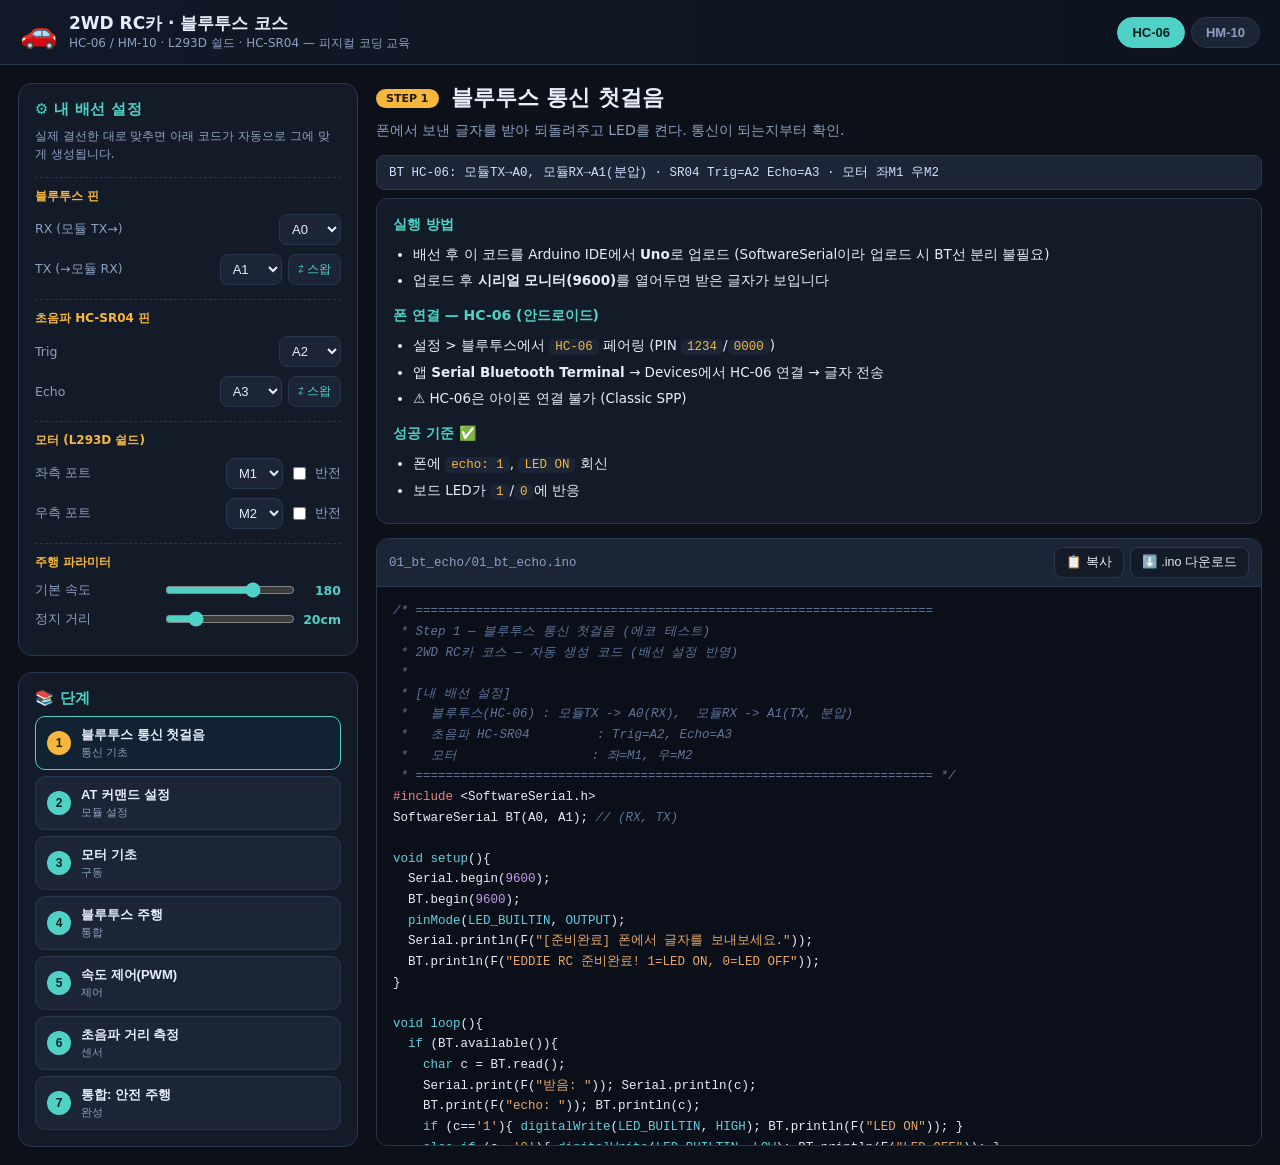
==== index.html @ e681996f "웹앱을 저장소 루트로 이동 — Vercel 무설정 배포(404 해결) - index/style/app/codegen.mjs/gen-sketches를 루트로 이동.   Vercel이" ====
<!DOCTYPE html>
<html lang="ko">
<head>
<meta charset="UTF-8" />
<meta name="viewport" content="width=device-width, initial-scale=1.0" />
<title>2WD RC카 · 블루투스 피지컬 코딩 코스</title>
<link rel="stylesheet" href="./style.css" />
</head>
<body>
  <header class="topbar">
    <div class="brand">
      <span class="logo">🚗</span>
      <div>
        <div class="ttl">2WD RC카 · 블루투스 코스</div>
        <div class="sub">HC-06 / HM-10 · L293D 쉴드 · HC-SR04 — 피지컬 코딩 교육</div>
      </div>
    </div>
    <div class="modpick" id="modPick"></div>
  </header>

  <main class="layout">
    <!-- 좌: 설정 + 단계 -->
    <aside class="side">
      <section class="card">
        <h3>⚙️ 내 배선 설정</h3>
        <p class="hint">실제 결선한 대로 맞추면 아래 코드가 자동으로 그에 맞게 생성됩니다.</p>
        <div id="config"></div>
        <div id="errors" class="errors"></div>
      </section>

      <section class="card">
        <h3>📚 단계</h3>
        <nav id="steps" class="steps"></nav>
      </section>
    </aside>

    <!-- 우: 단계 내용 + 코드 -->
    <section class="content">
      <div id="stepHead"></div>
      <div id="guide" class="guide"></div>
      <div class="codewrap">
        <div class="codebar">
          <span id="codeName" class="codename"></span>
          <div class="codebtns">
            <button id="copyBtn" class="mini">📋 복사</button>
            <button id="dlBtn" class="mini">⬇️ .ino 다운로드</button>
          </div>
        </div>
        <pre class="code"><code id="code"></code></pre>
      </div>
    </section>
  </main>

  <div id="toast" class="toast"></div>

<script type="module" src="./app.js"></script>
</body>
</html>
---- style.css ----
:root{
  --bg:#0c1018; --panel:#141b28; --panel2:#1b2536; --line:#293650;
  --txt:#e7eefb; --dim:#8ea0c0; --accent:#4fd1c5; --accent2:#f6b73c;
  --danger:#ff6b7d; --code-bg:#0b0f19;
}
*{box-sizing:border-box}
html,body{margin:0;background:var(--bg);color:var(--txt);
  font-family:system-ui,"Segoe UI","Malgun Gothic",sans-serif;font-size:14px}
h3{margin:0 0 8px;font-size:15px;color:var(--accent);letter-spacing:.3px}
.hint{color:var(--dim);font-size:12px;margin:0 0 12px;line-height:1.5}

/* Top bar */
.topbar{display:flex;justify-content:space-between;align-items:center;gap:16px;
  padding:12px 20px;background:linear-gradient(90deg,#111827,#0d1420);
  border-bottom:1px solid var(--line);position:sticky;top:0;z-index:10}
.brand{display:flex;align-items:center;gap:12px}
.logo{font-size:30px}
.ttl{font-weight:800;font-size:17px}
.sub{color:var(--dim);font-size:12px}
.modpick{display:flex;gap:6px}
.modpick button{background:var(--panel2);border:1px solid var(--line);color:var(--dim);
  padding:7px 14px;border-radius:20px;cursor:pointer;font-weight:700;font-size:13px}
.modpick button.on{background:var(--accent);color:#04211f;border-color:var(--accent)}

/* Layout */
.layout{display:grid;grid-template-columns:340px 1fr;gap:18px;padding:18px;max-width:1280px;margin:0 auto}
.side{display:flex;flex-direction:column;gap:16px}
.card{background:var(--panel);border:1px solid var(--line);border-radius:14px;padding:16px}

/* Config controls */
.row{display:flex;align-items:center;justify-content:space-between;gap:8px;margin:9px 0}
.row label{color:var(--dim);font-size:12.5px;flex:0 0 auto}
.row .ctl{display:flex;align-items:center;gap:6px}
select,input[type=number]{background:var(--panel2);color:var(--txt);border:1px solid var(--line);
  border-radius:8px;padding:6px 8px;font-size:13px}
.swap{background:var(--panel2);border:1px solid var(--line);color:var(--accent);border-radius:8px;
  padding:6px 9px;cursor:pointer;font-size:12px}
.swap:hover{border-color:var(--accent)}
.groupttl{color:var(--accent2);font-size:12px;font-weight:700;margin:14px 0 4px;
  border-top:1px dashed var(--line);padding-top:10px}
.toggle{display:flex;align-items:center;gap:6px;cursor:pointer;color:var(--txt);font-size:12.5px}
input[type=range]{width:130px;accent-color:var(--accent)}
.val{color:var(--accent);font-weight:700;min-width:38px;text-align:right;font-size:12.5px}
.errors{margin-top:10px;color:var(--danger);font-size:12px;line-height:1.6}

/* Steps nav */
.steps{display:flex;flex-direction:column;gap:6px}
.stepbtn{display:flex;align-items:center;gap:10px;background:var(--panel2);border:1px solid var(--line);
  border-radius:10px;padding:9px 11px;cursor:pointer;text-align:left;color:var(--txt)}
.stepbtn:hover{border-color:var(--accent)}
.stepbtn.on{border-color:var(--accent);background:#123}
.stepbtn .num{width:24px;height:24px;border-radius:50%;background:var(--accent);color:#04211f;
  display:flex;align-items:center;justify-content:center;font-weight:800;font-size:12px;flex:0 0 auto}
.stepbtn.on .num{background:var(--accent2);color:#221800}
.stepbtn .st{font-weight:700;font-size:13px}
.stepbtn .sg{color:var(--dim);font-size:11px}

/* Content */
.content{min-width:0}
.stephead{display:flex;align-items:center;gap:12px;margin-bottom:6px}
.stephead .badge{background:var(--accent2);color:#221800;font-weight:800;font-size:11px;
  padding:3px 10px;border-radius:20px}
.stephead h2{margin:0;font-size:22px}
.goal{color:var(--dim);margin:2px 0 14px;line-height:1.6}
.guide{background:var(--panel);border:1px solid var(--line);border-radius:12px;padding:14px 16px;
  margin-bottom:14px;line-height:1.7;font-size:13.5px}
.guide h4{margin:12px 0 6px;color:var(--accent);font-size:14px}
.guide h4:first-child{margin-top:0}
.guide code{background:var(--panel2);padding:1px 6px;border-radius:5px;color:var(--accent2);font-size:12.5px}
.guide ul{margin:6px 0;padding-left:20px}
.guide li{margin:3px 0}
.wireline{background:var(--panel2);border:1px solid var(--line);border-radius:8px;padding:8px 12px;
  font-size:12.5px;color:#cfe0ff;margin:8px 0;font-family:ui-monospace,monospace}

/* Code */
.codewrap{border:1px solid var(--line);border-radius:12px;overflow:hidden}
.codebar{display:flex;justify-content:space-between;align-items:center;background:var(--panel2);
  padding:8px 12px;border-bottom:1px solid var(--line)}
.codename{font-family:ui-monospace,monospace;color:var(--dim);font-size:12.5px}
.codebtns{display:flex;gap:6px}
.mini{background:var(--panel);border:1px solid var(--line);color:var(--txt);border-radius:8px;
  padding:6px 11px;cursor:pointer;font-size:12.5px}
.mini:hover{border-color:var(--accent)}
pre.code{margin:0;padding:14px 16px;background:var(--code-bg);overflow:auto;max-height:62vh}
pre.code code{font-family:ui-monospace,"Cascadia Code",monospace;font-size:12.5px;line-height:1.65;white-space:pre}
.tok-cmt{color:#5f7599;font-style:italic}
.tok-str{color:#e6a86b}
.tok-kw{color:#5fd0e0}
.tok-num{color:#c99bf0}
.tok-pre{color:#f0808a}

/* Toast */
.toast{position:fixed;bottom:20px;left:50%;transform:translateX(-50%) translateY(20px);
  background:var(--accent);color:#04211f;padding:10px 18px;border-radius:24px;font-weight:700;
  opacity:0;pointer-events:none;transition:.25s}
.toast.on{opacity:1;transform:translateX(-50%) translateY(0)}

@media(max-width:880px){
  .layout{grid-template-columns:1fr}
}
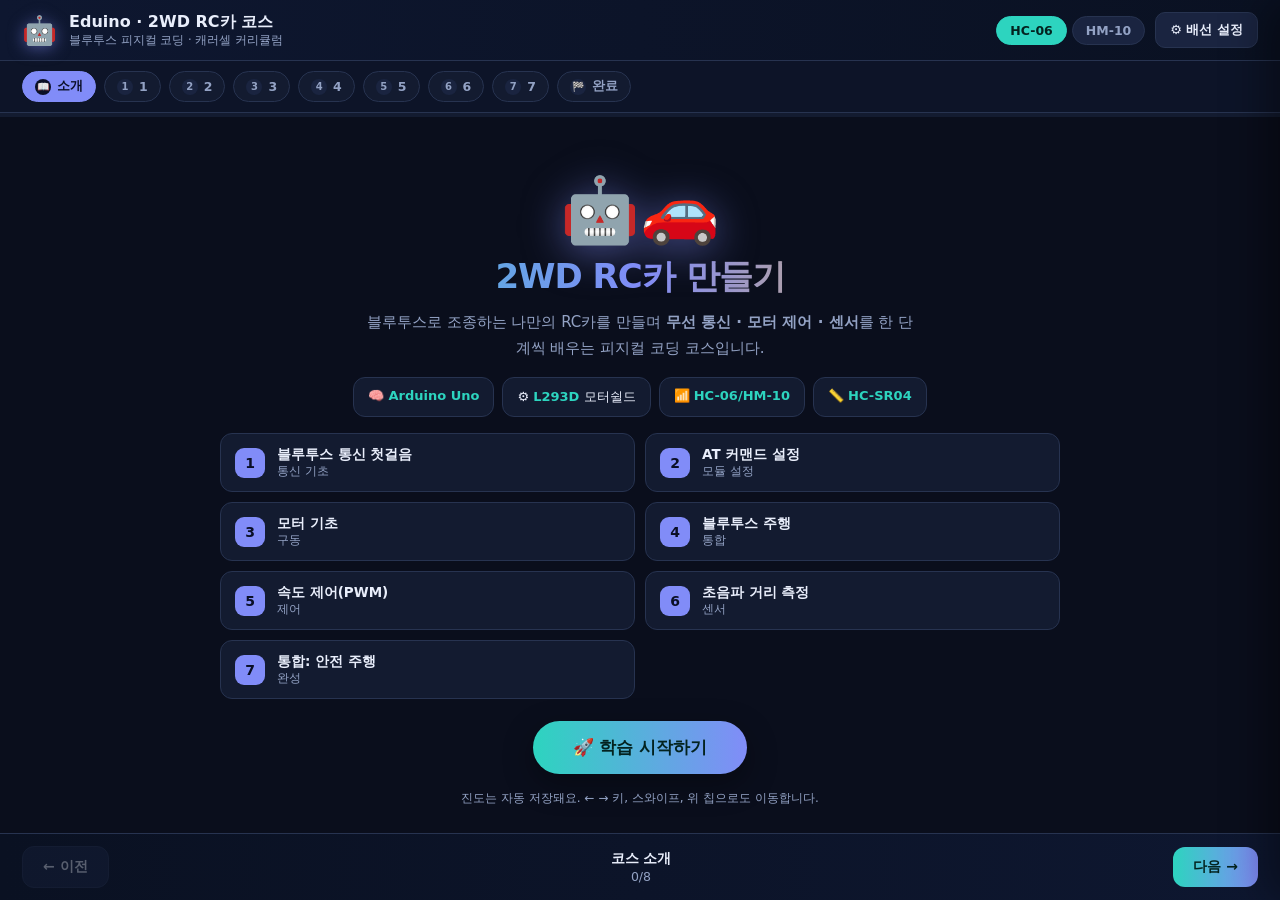
==== commit bfbec25f: "웹앱 전면 리디자인: 캐러셀 커리큘럼 + 교육 콘텐츠 강화 - 챕터를 캐러셀로 넘기며 학습(← → 키/스와이프/칩 이동), 진도 localStorage 저장. - 소개→Step1~" ====
--- a/index.html
+++ b/index.html
@@ -3,56 +3,50 @@
 <head>
 <meta charset="UTF-8" />
 <meta name="viewport" content="width=device-width, initial-scale=1.0" />
-<title>2WD RC카 · 블루투스 피지컬 코딩 코스</title>
+<title>Eduino · 2WD RC카 블루투스 코스</title>
 <link rel="stylesheet" href="./style.css" />
 </head>
 <body>
-  <header class="topbar">
+  <header class="top">
     <div class="brand">
-      <span class="logo">🚗</span>
+      <span class="logo">🤖</span>
       <div>
-        <div class="ttl">2WD RC카 · 블루투스 코스</div>
-        <div class="sub">HC-06 / HM-10 · L293D 쉴드 · HC-SR04 — 피지컬 코딩 교육</div>
+        <div class="ttl">Eduino · 2WD RC카 코스</div>
+        <div class="sub">블루투스 피지컬 코딩 · 캐러셀 커리큘럼</div>
       </div>
     </div>
-    <div class="modpick" id="modPick"></div>
+    <div class="top-actions">
+      <div class="modpick" id="modPick"></div>
+      <button class="cfgbtn" id="cfgToggle">⚙️ 배선 설정</button>
+    </div>
   </header>
 
-  <main class="layout">
-    <!-- 좌: 설정 + 단계 -->
-    <aside class="side">
-      <section class="card">
-        <h3>⚙️ 내 배선 설정</h3>
-        <p class="hint">실제 결선한 대로 맞추면 아래 코드가 자동으로 그에 맞게 생성됩니다.</p>
-        <div id="config"></div>
-        <div id="errors" class="errors"></div>
-      </section>
+  <div class="chips" id="chips"></div>
+  <div class="pbar"><i id="pfill"></i></div>
 
-      <section class="card">
-        <h3>📚 단계</h3>
-        <nav id="steps" class="steps"></nav>
-      </section>
-    </aside>
+  <div class="viewport" id="viewport">
+    <div class="track" id="track"></div>
+  </div>
 
-    <!-- 우: 단계 내용 + 코드 -->
-    <section class="content">
-      <div id="stepHead"></div>
-      <div id="guide" class="guide"></div>
-      <div class="codewrap">
-        <div class="codebar">
-          <span id="codeName" class="codename"></span>
-          <div class="codebtns">
-            <button id="copyBtn" class="mini">📋 복사</button>
-            <button id="dlBtn" class="mini">⬇️ .ino 다운로드</button>
-          </div>
-        </div>
-        <pre class="code"><code id="code"></code></pre>
-      </div>
-    </section>
-  </main>
+  <footer class="nav">
+    <button id="prev" class="navbtn">← 이전</button>
+    <div class="navmid" id="navmid"></div>
+    <button id="next" class="navbtn primary">다음 →</button>
+  </footer>
+
+  <!-- 설정 슬라이드오버 -->
+  <div class="backdrop" id="backdrop"></div>
+  <aside class="cfgpanel" id="cfgpanel">
+    <div class="cfghead">
+      <h3>⚙️ 내 배선 설정</h3>
+      <button class="xbtn" id="cfgClose">✕</button>
+    </div>
+    <p class="hint">실제 결선한 대로 맞추면 모든 챕터의 코드가 자동으로 그에 맞게 바뀝니다.</p>
+    <div id="config"></div>
+    <div id="errors" class="errors"></div>
+  </aside>
 
   <div id="toast" class="toast"></div>
-
 <script type="module" src="./app.js"></script>
 </body>
 </html>
--- a/style.css
+++ b/style.css
@@ -1,100 +1,164 @@
 :root{
-  --bg:#0c1018; --panel:#141b28; --panel2:#1b2536; --line:#293650;
-  --txt:#e7eefb; --dim:#8ea0c0; --accent:#4fd1c5; --accent2:#f6b73c;
-  --danger:#ff6b7d; --code-bg:#0b0f19;
+  --bg:#0a0e1c; --bg2:#0d1428; --card:#131b30; --card2:#1a2440; --line:#273350;
+  --txt:#e9eefb; --dim:#93a2c4; --teal:#2dd4bf; --amber:#fbbf24; --indigo:#818cf8;
+  --danger:#fb7185; --code:#0a0f1f; --ok:#34d399;
+  --shadow:0 10px 30px rgba(0,0,0,.35);
 }
 *{box-sizing:border-box}
-html,body{margin:0;background:var(--bg);color:var(--txt);
-  font-family:system-ui,"Segoe UI","Malgun Gothic",sans-serif;font-size:14px}
-h3{margin:0 0 8px;font-size:15px;color:var(--accent);letter-spacing:.3px}
-.hint{color:var(--dim);font-size:12px;margin:0 0 12px;line-height:1.5}
+html,body{margin:0;height:100%;background:var(--bg);color:var(--txt);
+  font-family:system-ui,"Segoe UI","Malgun Gothic",sans-serif;font-size:14px;overflow:hidden}
+body{display:flex;flex-direction:column;height:100vh}
+h1,h2,h3,h4{margin:0}
+button{font-family:inherit}
 
-/* Top bar */
-.topbar{display:flex;justify-content:space-between;align-items:center;gap:16px;
-  padding:12px 20px;background:linear-gradient(90deg,#111827,#0d1420);
-  border-bottom:1px solid var(--line);position:sticky;top:0;z-index:10}
+/* ===== Top bar ===== */
+.top{display:flex;justify-content:space-between;align-items:center;gap:14px;padding:12px 22px;
+  background:linear-gradient(90deg,#0e1730,#0a1122);border-bottom:1px solid var(--line);flex:0 0 auto}
 .brand{display:flex;align-items:center;gap:12px}
-.logo{font-size:30px}
-.ttl{font-weight:800;font-size:17px}
-.sub{color:var(--dim);font-size:12px}
-.modpick{display:flex;gap:6px}
-.modpick button{background:var(--panel2);border:1px solid var(--line);color:var(--dim);
-  padding:7px 14px;border-radius:20px;cursor:pointer;font-weight:700;font-size:13px}
-.modpick button.on{background:var(--accent);color:#04211f;border-color:var(--accent)}
+.logo{font-size:28px;filter:drop-shadow(0 2px 8px rgba(129,140,248,.5))}
+.ttl{font-weight:800;font-size:16px}
+.sub{color:var(--dim);font-size:11.5px}
+.top-actions{display:flex;align-items:center;gap:10px}
+.modpick{display:flex;gap:5px}
+.modpick button{background:var(--card2);border:1px solid var(--line);color:var(--dim);
+  padding:6px 13px;border-radius:20px;cursor:pointer;font-weight:700;font-size:12.5px}
+.modpick button.on{background:var(--teal);color:#03231f;border-color:var(--teal)}
+.cfgbtn{background:var(--card2);border:1px solid var(--line);color:var(--txt);
+  padding:8px 14px;border-radius:10px;cursor:pointer;font-weight:700;font-size:13px}
+.cfgbtn:hover{border-color:var(--indigo)}
 
-/* Layout */
-.layout{display:grid;grid-template-columns:340px 1fr;gap:18px;padding:18px;max-width:1280px;margin:0 auto}
-.side{display:flex;flex-direction:column;gap:16px}
-.card{background:var(--panel);border:1px solid var(--line);border-radius:14px;padding:16px}
+/* ===== Chapter chips ===== */
+.chips{display:flex;gap:8px;padding:10px 22px;overflow-x:auto;flex:0 0 auto;
+  background:var(--bg2);border-bottom:1px solid var(--line);scrollbar-width:thin}
+.chip{flex:0 0 auto;display:flex;align-items:center;gap:6px;background:var(--card);
+  border:1px solid var(--line);color:var(--dim);padding:6px 12px;border-radius:20px;cursor:pointer;
+  font-size:12.5px;font-weight:600;white-space:nowrap;transition:.2s}
+.chip:hover{border-color:var(--indigo);color:var(--txt)}
+.chip.on{background:var(--indigo);color:#0a0f26;border-color:var(--indigo)}
+.chip .dot{width:16px;height:16px;border-radius:50%;background:var(--card2);display:flex;
+  align-items:center;justify-content:center;font-size:10px;font-weight:800}
+.chip.done .dot{background:var(--ok);color:#04241a}
+.chip.on .dot{background:#0a0f26;color:var(--indigo)}
 
-/* Config controls */
+/* progress */
+.pbar{height:4px;background:var(--card);flex:0 0 auto}
+.pbar > i{display:block;height:100%;width:0;background:linear-gradient(90deg,var(--teal),var(--indigo));
+  transition:width .5s cubic-bezier(.4,0,.2,1)}
+
+/* ===== Carousel ===== */
+.viewport{flex:1 1 auto;overflow:hidden;position:relative}
+.track{display:flex;height:100%;transition:transform .45s cubic-bezier(.4,0,.2,1);will-change:transform}
+.slide{min-width:100%;height:100%;overflow-y:auto;padding:26px 22px 40px}
+.slide-inner{max-width:860px;margin:0 auto}
+
+/* section blocks */
+.block{background:var(--card);border:1px solid var(--line);border-radius:16px;padding:20px 22px;
+  margin-bottom:16px;box-shadow:var(--shadow)}
+.block h4{display:flex;align-items:center;gap:8px;font-size:15px;color:var(--teal);margin-bottom:10px}
+.block h4 .ic{font-size:17px}
+.block p{line-height:1.75;color:#dbe4f7;margin:8px 0}
+.block ul{margin:8px 0;padding-left:20px;line-height:1.8}
+.block li{margin:4px 0}
+.block code{background:var(--card2);padding:1.5px 7px;border-radius:6px;color:var(--amber);
+  font-family:ui-monospace,monospace;font-size:12.5px}
+.callout{background:linear-gradient(90deg,rgba(45,212,191,.1),rgba(129,140,248,.08));
+  border:1px solid rgba(45,212,191,.3);border-radius:12px;padding:12px 16px;margin:10px 0;
+  line-height:1.7;font-size:13.5px}
+.callout.warn{background:rgba(251,113,133,.08);border-color:rgba(251,113,133,.35)}
+
+/* chapter header */
+.chhead{margin-bottom:18px}
+.chtag{display:inline-flex;align-items:center;gap:6px;background:var(--amber);color:#241a00;
+  font-weight:800;font-size:11px;padding:4px 12px;border-radius:20px;letter-spacing:.5px}
+.chhead h2{font-size:28px;margin:12px 0 6px;letter-spacing:-.5px}
+.chhead .obj{color:var(--dim);font-size:14.5px;line-height:1.6}
+
+.wireline{background:var(--card2);border:1px solid var(--line);border-radius:10px;padding:10px 14px;
+  font-size:12.5px;color:#c8d6f5;font-family:ui-monospace,monospace;line-height:1.7;margin-top:6px}
+
+/* code */
+.codewrap{border:1px solid var(--line);border-radius:14px;overflow:hidden;box-shadow:var(--shadow)}
+.codebar{display:flex;justify-content:space-between;align-items:center;background:var(--card2);
+  padding:9px 14px;border-bottom:1px solid var(--line)}
+.codename{font-family:ui-monospace,monospace;color:var(--dim);font-size:12px}
+.codebtns{display:flex;gap:6px}
+.mini{background:var(--card);border:1px solid var(--line);color:var(--txt);border-radius:8px;
+  padding:6px 12px;cursor:pointer;font-size:12.5px}
+.mini:hover{border-color:var(--teal)}
+pre.code{margin:0;padding:16px;background:var(--code);overflow:auto;max-height:52vh}
+pre.code code{font-family:ui-monospace,"Cascadia Code",monospace;font-size:12.5px;line-height:1.7;white-space:pre}
+.tok-cmt{color:#5f7599;font-style:italic}.tok-str{color:#e6a86b}
+.tok-kw{color:#5fd0e0}.tok-num{color:#c99bf0}.tok-pre{color:#f0808a}
+
+/* intro / outro hero */
+.hero{text-align:center;padding:30px 10px}
+.hero .big{font-size:64px;margin-bottom:6px;filter:drop-shadow(0 6px 20px rgba(129,140,248,.5))}
+.hero h1{font-size:34px;letter-spacing:-1px;
+  background:linear-gradient(90deg,var(--teal),var(--indigo),var(--amber));
+  -webkit-background-clip:text;background-clip:text;color:transparent}
+.hero p{color:var(--dim);font-size:15px;line-height:1.7;max-width:560px;margin:10px auto}
+.hwchips{display:flex;gap:8px;flex-wrap:wrap;justify-content:center;margin:16px 0}
+.hwchip{background:var(--card);border:1px solid var(--line);border-radius:12px;padding:10px 14px;font-size:13px}
+.hwchip b{color:var(--teal)}
+.curlist{display:grid;grid-template-columns:1fr 1fr;gap:10px;margin-top:16px;text-align:left}
+.curitem{display:flex;gap:12px;align-items:center;background:var(--card);border:1px solid var(--line);
+  border-radius:12px;padding:12px 14px;cursor:pointer;transition:.2s}
+.curitem:hover{border-color:var(--indigo)}
+.curitem .n{width:30px;height:30px;flex:0 0 auto;border-radius:9px;background:var(--indigo);color:#0a0f26;
+  display:flex;align-items:center;justify-content:center;font-weight:800}
+.curitem .t{font-weight:700;font-size:13.5px}.curitem .g{color:var(--dim);font-size:11.5px}
+.cta{margin-top:22px;background:linear-gradient(90deg,var(--teal),var(--indigo));color:#03231f;border:none;
+  padding:15px 40px;border-radius:30px;font-size:17px;font-weight:800;cursor:pointer;box-shadow:var(--shadow)}
+.cta:hover{filter:brightness(1.08)}
+
+/* ===== Bottom nav ===== */
+.nav{display:flex;align-items:center;justify-content:space-between;gap:12px;padding:12px 22px;
+  background:linear-gradient(90deg,#0a1122,#0e1730);border-top:1px solid var(--line);flex:0 0 auto}
+.navbtn{background:var(--card2);border:1px solid var(--line);color:var(--txt);padding:11px 20px;
+  border-radius:12px;cursor:pointer;font-weight:700;font-size:14px}
+.navbtn:hover:not(:disabled){border-color:var(--indigo)}
+.navbtn:disabled{opacity:.35;cursor:not-allowed}
+.navbtn.primary{background:linear-gradient(90deg,var(--teal),var(--indigo));color:#03231f;border:none}
+.navbtn.done{background:var(--ok);color:#04241a}
+.navmid{text-align:center;color:var(--dim);font-size:12.5px;line-height:1.4}
+.navmid b{color:var(--txt);font-size:13.5px;display:block}
+
+/* ===== Config slide-over ===== */
+.backdrop{position:fixed;inset:0;background:rgba(4,7,15,.6);opacity:0;pointer-events:none;
+  transition:.3s;z-index:20}
+.backdrop.on{opacity:1;pointer-events:auto}
+.cfgpanel{position:fixed;top:0;right:0;height:100%;width:340px;max-width:88vw;background:var(--bg2);
+  border-left:1px solid var(--line);transform:translateX(100%);transition:.32s cubic-bezier(.4,0,.2,1);
+  z-index:21;padding:18px;overflow-y:auto;box-shadow:-14px 0 40px rgba(0,0,0,.4)}
+.cfgpanel.on{transform:translateX(0)}
+.cfghead{display:flex;justify-content:space-between;align-items:center;margin-bottom:6px}
+.cfghead h3{color:var(--teal);font-size:16px}
+.xbtn{background:none;border:none;color:var(--dim);font-size:20px;cursor:pointer}
+.hint{color:var(--dim);font-size:12px;margin:0 0 14px;line-height:1.5}
 .row{display:flex;align-items:center;justify-content:space-between;gap:8px;margin:9px 0}
-.row label{color:var(--dim);font-size:12.5px;flex:0 0 auto}
+.row label{color:var(--dim);font-size:12.5px}
 .row .ctl{display:flex;align-items:center;gap:6px}
-select,input[type=number]{background:var(--panel2);color:var(--txt);border:1px solid var(--line);
+select,input[type=number]{background:var(--card2);color:var(--txt);border:1px solid var(--line);
   border-radius:8px;padding:6px 8px;font-size:13px}
-.swap{background:var(--panel2);border:1px solid var(--line);color:var(--accent);border-radius:8px;
+.swap{background:var(--card2);border:1px solid var(--line);color:var(--teal);border-radius:8px;
   padding:6px 9px;cursor:pointer;font-size:12px}
-.swap:hover{border-color:var(--accent)}
-.groupttl{color:var(--accent2);font-size:12px;font-weight:700;margin:14px 0 4px;
-  border-top:1px dashed var(--line);padding-top:10px}
-.toggle{display:flex;align-items:center;gap:6px;cursor:pointer;color:var(--txt);font-size:12.5px}
-input[type=range]{width:130px;accent-color:var(--accent)}
-.val{color:var(--accent);font-weight:700;min-width:38px;text-align:right;font-size:12.5px}
-.errors{margin-top:10px;color:var(--danger);font-size:12px;line-height:1.6}
+.swap:hover{border-color:var(--teal)}
+.groupttl{color:var(--amber);font-size:12px;font-weight:700;margin:16px 0 4px;
+  border-top:1px dashed var(--line);padding-top:12px}
+.toggle{display:flex;align-items:center;gap:6px;cursor:pointer;font-size:12.5px}
+input[type=range]{width:130px;accent-color:var(--teal)}
+.val{color:var(--teal);font-weight:700;min-width:40px;text-align:right;font-size:12.5px}
+.errors{margin-top:12px;color:var(--danger);font-size:12px;line-height:1.6}
 
-/* Steps nav */
-.steps{display:flex;flex-direction:column;gap:6px}
-.stepbtn{display:flex;align-items:center;gap:10px;background:var(--panel2);border:1px solid var(--line);
-  border-radius:10px;padding:9px 11px;cursor:pointer;text-align:left;color:var(--txt)}
-.stepbtn:hover{border-color:var(--accent)}
-.stepbtn.on{border-color:var(--accent);background:#123}
-.stepbtn .num{width:24px;height:24px;border-radius:50%;background:var(--accent);color:#04211f;
-  display:flex;align-items:center;justify-content:center;font-weight:800;font-size:12px;flex:0 0 auto}
-.stepbtn.on .num{background:var(--accent2);color:#221800}
-.stepbtn .st{font-weight:700;font-size:13px}
-.stepbtn .sg{color:var(--dim);font-size:11px}
-
-/* Content */
-.content{min-width:0}
-.stephead{display:flex;align-items:center;gap:12px;margin-bottom:6px}
-.stephead .badge{background:var(--accent2);color:#221800;font-weight:800;font-size:11px;
-  padding:3px 10px;border-radius:20px}
-.stephead h2{margin:0;font-size:22px}
-.goal{color:var(--dim);margin:2px 0 14px;line-height:1.6}
-.guide{background:var(--panel);border:1px solid var(--line);border-radius:12px;padding:14px 16px;
-  margin-bottom:14px;line-height:1.7;font-size:13.5px}
-.guide h4{margin:12px 0 6px;color:var(--accent);font-size:14px}
-.guide h4:first-child{margin-top:0}
-.guide code{background:var(--panel2);padding:1px 6px;border-radius:5px;color:var(--accent2);font-size:12.5px}
-.guide ul{margin:6px 0;padding-left:20px}
-.guide li{margin:3px 0}
-.wireline{background:var(--panel2);border:1px solid var(--line);border-radius:8px;padding:8px 12px;
-  font-size:12.5px;color:#cfe0ff;margin:8px 0;font-family:ui-monospace,monospace}
-
-/* Code */
-.codewrap{border:1px solid var(--line);border-radius:12px;overflow:hidden}
-.codebar{display:flex;justify-content:space-between;align-items:center;background:var(--panel2);
-  padding:8px 12px;border-bottom:1px solid var(--line)}
-.codename{font-family:ui-monospace,monospace;color:var(--dim);font-size:12.5px}
-.codebtns{display:flex;gap:6px}
-.mini{background:var(--panel);border:1px solid var(--line);color:var(--txt);border-radius:8px;
-  padding:6px 11px;cursor:pointer;font-size:12.5px}
-.mini:hover{border-color:var(--accent)}
-pre.code{margin:0;padding:14px 16px;background:var(--code-bg);overflow:auto;max-height:62vh}
-pre.code code{font-family:ui-monospace,"Cascadia Code",monospace;font-size:12.5px;line-height:1.65;white-space:pre}
-.tok-cmt{color:#5f7599;font-style:italic}
-.tok-str{color:#e6a86b}
-.tok-kw{color:#5fd0e0}
-.tok-num{color:#c99bf0}
-.tok-pre{color:#f0808a}
-
-/* Toast */
-.toast{position:fixed;bottom:20px;left:50%;transform:translateX(-50%) translateY(20px);
-  background:var(--accent);color:#04211f;padding:10px 18px;border-radius:24px;font-weight:700;
-  opacity:0;pointer-events:none;transition:.25s}
+/* toast */
+.toast{position:fixed;bottom:80px;left:50%;transform:translateX(-50%) translateY(20px);
+  background:var(--teal);color:#03231f;padding:11px 20px;border-radius:24px;font-weight:800;
+  opacity:0;pointer-events:none;transition:.25s;z-index:30}
 .toast.on{opacity:1;transform:translateX(-50%) translateY(0)}
 
-@media(max-width:880px){
-  .layout{grid-template-columns:1fr}
+@media(max-width:720px){
+  .sub,.navmid{display:none}
+  .chhead h2{font-size:23px}
+  .curlist{grid-template-columns:1fr}
+  .hero .big{font-size:48px}.hero h1{font-size:26px}
 }
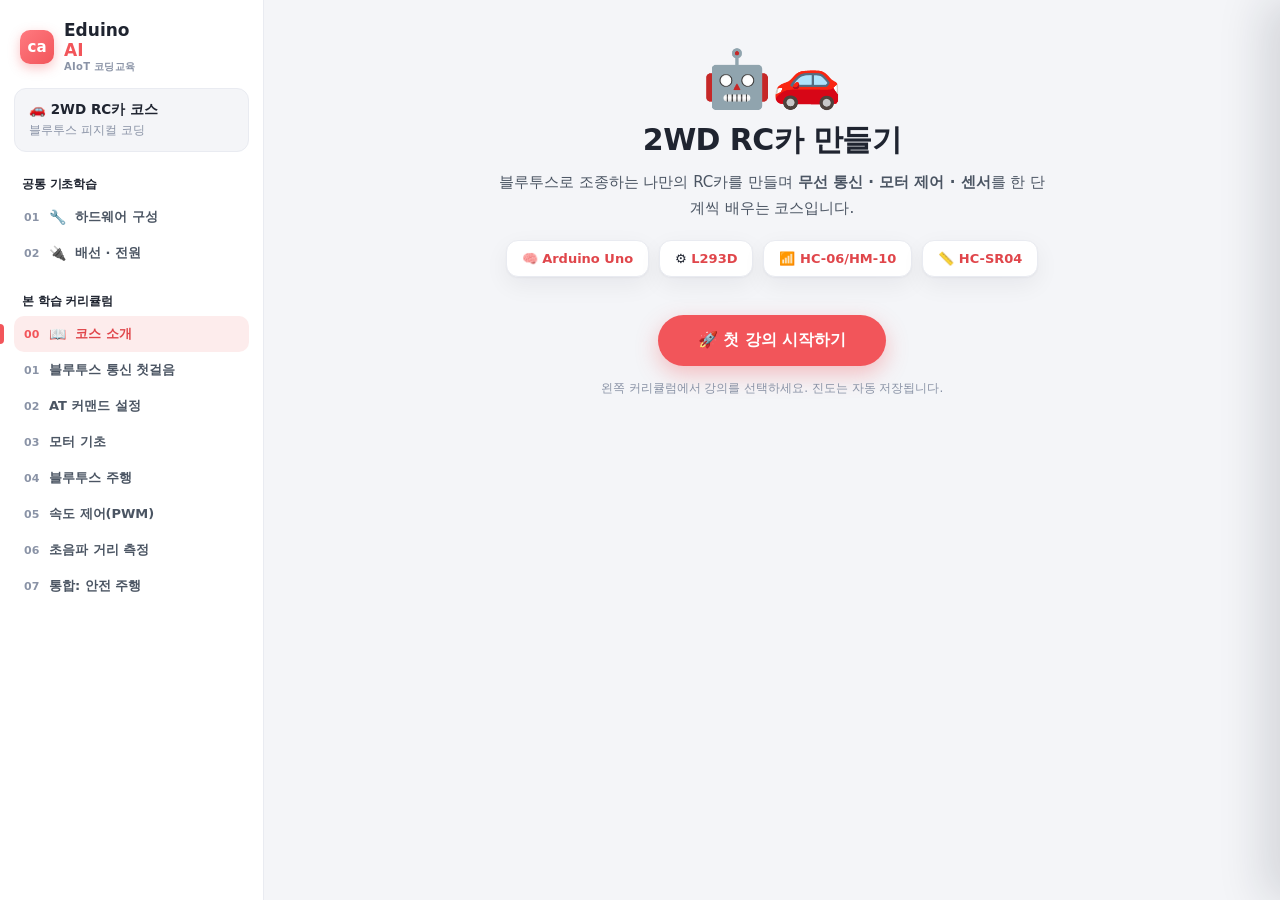
==== commit 3522aa71: "플랫폼 네이티브 디자인으로 재설계 (Eduino AI 라이트 테마) - 다크→라이트 테마 전면 개편, 플랫폼 샘플 톤(코랄 액센트/검정 pill)에 맞춤. - 좌측 사이드바 커리큘" ====
--- a/index.html
+++ b/index.html
@@ -7,43 +7,39 @@
 <link rel="stylesheet" href="./style.css" />
 </head>
 <body>
-  <header class="top">
-    <div class="brand">
-      <span class="logo">🤖</span>
-      <div>
-        <div class="ttl">Eduino · 2WD RC카 코스</div>
-        <div class="sub">블루투스 피지컬 코딩 · 캐러셀 커리큘럼</div>
+  <div class="app">
+    <aside class="sidebar">
+      <div class="logo">
+        <span class="logo-mark">ca</span>
+        <span class="logo-txt">Eduino <b>AI</b><small>AIoT 코딩교육</small></span>
       </div>
-    </div>
-    <div class="top-actions">
-      <div class="modpick" id="modPick"></div>
-      <button class="cfgbtn" id="cfgToggle">⚙️ 배선 설정</button>
-    </div>
-  </header>
+      <div class="device-card">
+        <div class="dev-top">🚗 2WD RC카 코스</div>
+        <div class="dev-sub">블루투스 피지컬 코딩</div>
+      </div>
+      <nav id="nav"></nav>
+    </aside>
 
-  <div class="chips" id="chips"></div>
-  <div class="pbar"><i id="pfill"></i></div>
-
-  <div class="viewport" id="viewport">
-    <div class="track" id="track"></div>
+    <main class="main">
+      <div class="main-scroll" id="mainScroll">
+        <div id="view"></div>
+      </div>
+    </main>
   </div>
 
-  <footer class="nav">
-    <button id="prev" class="navbtn">← 이전</button>
-    <div class="navmid" id="navmid"></div>
-    <button id="next" class="navbtn primary">다음 →</button>
-  </footer>
-
-  <!-- 설정 슬라이드오버 -->
-  <div class="backdrop" id="backdrop"></div>
-  <aside class="cfgpanel" id="cfgpanel">
-    <div class="cfghead">
-      <h3>⚙️ 내 배선 설정</h3>
-      <button class="xbtn" id="cfgClose">✕</button>
+  <!-- 배선 설정 모달 -->
+  <div class="modal-back" id="cfgBack"></div>
+  <aside class="modal-cfg" id="cfgModal">
+    <div class="cfg-head">
+      <h3>⚙️ 배선 설정</h3>
+      <button class="x" id="cfgClose">✕</button>
     </div>
-    <p class="hint">실제 결선한 대로 맞추면 모든 챕터의 코드가 자동으로 그에 맞게 바뀝니다.</p>
+    <p class="cfg-hint">실제 결선한 대로 맞추면 모든 코드가 자동으로 그에 맞게 바뀝니다.</p>
+    <div class="cfg-row" style="margin-bottom:6px">
+      <label>블루투스 모듈</label><div class="modpick" id="modPick"></div>
+    </div>
     <div id="config"></div>
-    <div id="errors" class="errors"></div>
+    <div id="errors" class="cfg-err"></div>
   </aside>
 
   <div id="toast" class="toast"></div>
--- a/style.css
+++ b/style.css
@@ -1,164 +1,227 @@
+/* ===== Eduino AI — light theme (platform-native) ===== */
 :root{
-  --bg:#0a0e1c; --bg2:#0d1428; --card:#131b30; --card2:#1a2440; --line:#273350;
-  --txt:#e9eefb; --dim:#93a2c4; --teal:#2dd4bf; --amber:#fbbf24; --indigo:#818cf8;
-  --danger:#fb7185; --code:#0a0f1f; --ok:#34d399;
-  --shadow:0 10px 30px rgba(0,0,0,.35);
+  --coral:#f2555a; --coral-d:#e0464b; --coral-tint:#fdecec; --coral-tint2:#fbe0e1;
+  --ink:#1f2430; --ink2:#4b5563; --dim:#8a93a6; --line:#e9ebf1; --line2:#e2e5ee;
+  --bg:#f4f5f8; --card:#ffffff; --chip:#f1f3f7;
+  --blue:#2f6bff; --blue-tint:#eef4ff; --blue-line:#d6e2ff;
+  --ok:#22a06b; --amber:#f4a723;
+  --code-bg:#0f1728; --code-head:#182238; --code-line:#5a6785;
+  --radius:16px; --shadow:0 1px 2px rgba(20,25,40,.04),0 8px 24px rgba(20,25,40,.06);
 }
 *{box-sizing:border-box}
-html,body{margin:0;height:100%;background:var(--bg);color:var(--txt);
-  font-family:system-ui,"Segoe UI","Malgun Gothic",sans-serif;font-size:14px;overflow:hidden}
-body{display:flex;flex-direction:column;height:100vh}
-h1,h2,h3,h4{margin:0}
-button{font-family:inherit}
-
-/* ===== Top bar ===== */
-.top{display:flex;justify-content:space-between;align-items:center;gap:14px;padding:12px 22px;
-  background:linear-gradient(90deg,#0e1730,#0a1122);border-bottom:1px solid var(--line);flex:0 0 auto}
-.brand{display:flex;align-items:center;gap:12px}
-.logo{font-size:28px;filter:drop-shadow(0 2px 8px rgba(129,140,248,.5))}
-.ttl{font-weight:800;font-size:16px}
-.sub{color:var(--dim);font-size:11.5px}
-.top-actions{display:flex;align-items:center;gap:10px}
-.modpick{display:flex;gap:5px}
-.modpick button{background:var(--card2);border:1px solid var(--line);color:var(--dim);
-  padding:6px 13px;border-radius:20px;cursor:pointer;font-weight:700;font-size:12.5px}
-.modpick button.on{background:var(--teal);color:#03231f;border-color:var(--teal)}
-.cfgbtn{background:var(--card2);border:1px solid var(--line);color:var(--txt);
-  padding:8px 14px;border-radius:10px;cursor:pointer;font-weight:700;font-size:13px}
-.cfgbtn:hover{border-color:var(--indigo)}
-
-/* ===== Chapter chips ===== */
-.chips{display:flex;gap:8px;padding:10px 22px;overflow-x:auto;flex:0 0 auto;
-  background:var(--bg2);border-bottom:1px solid var(--line);scrollbar-width:thin}
-.chip{flex:0 0 auto;display:flex;align-items:center;gap:6px;background:var(--card);
-  border:1px solid var(--line);color:var(--dim);padding:6px 12px;border-radius:20px;cursor:pointer;
-  font-size:12.5px;font-weight:600;white-space:nowrap;transition:.2s}
-.chip:hover{border-color:var(--indigo);color:var(--txt)}
-.chip.on{background:var(--indigo);color:#0a0f26;border-color:var(--indigo)}
-.chip .dot{width:16px;height:16px;border-radius:50%;background:var(--card2);display:flex;
-  align-items:center;justify-content:center;font-size:10px;font-weight:800}
-.chip.done .dot{background:var(--ok);color:#04241a}
-.chip.on .dot{background:#0a0f26;color:var(--indigo)}
-
-/* progress */
-.pbar{height:4px;background:var(--card);flex:0 0 auto}
-.pbar > i{display:block;height:100%;width:0;background:linear-gradient(90deg,var(--teal),var(--indigo));
-  transition:width .5s cubic-bezier(.4,0,.2,1)}
-
-/* ===== Carousel ===== */
-.viewport{flex:1 1 auto;overflow:hidden;position:relative}
-.track{display:flex;height:100%;transition:transform .45s cubic-bezier(.4,0,.2,1);will-change:transform}
-.slide{min-width:100%;height:100%;overflow-y:auto;padding:26px 22px 40px}
-.slide-inner{max-width:860px;margin:0 auto}
-
-/* section blocks */
-.block{background:var(--card);border:1px solid var(--line);border-radius:16px;padding:20px 22px;
+html,body{margin:0;height:100%}
+body{background:var(--bg);color:var(--ink);
+  font-family:"Pretendard",system-ui,"Segoe UI","Malgun Gothic",sans-serif;font-size:14px;-webkit-font-smoothing:antialiased}
+h1,h2,h3,h4{margin:0}button{font-family:inherit;cursor:pointer}
+.app{display:grid;grid-template-columns:264px 1fr;height:100vh;overflow:hidden}
+
+/* ================= Sidebar ================= */
+.sidebar{background:var(--card);border-right:1px solid var(--line);padding:18px 14px;overflow-y:auto}
+.logo{display:flex;align-items:center;gap:10px;padding:4px 6px 16px}
+.logo-mark{width:34px;height:34px;border-radius:10px;background:linear-gradient(135deg,#ff7a80,#f2555a);
+  color:#fff;font-weight:900;display:flex;align-items:center;justify-content:center;font-size:15px;
+  box-shadow:0 4px 12px rgba(242,85,90,.35)}
+.logo-txt{font-weight:800;font-size:17px;line-height:1;display:flex;flex-direction:column;gap:3px}
+.logo-txt b{color:var(--coral)}
+.logo-txt small{font-weight:600;font-size:10px;color:var(--dim);letter-spacing:.3px}
+.device-card{background:var(--bg);border:1px solid var(--line);border-radius:12px;padding:12px 14px;margin-bottom:18px}
+.dev-top{font-weight:800;font-size:13.5px}
+.dev-sub{color:var(--dim);font-size:12px;margin-top:3px}
+
+.nav-group{margin-bottom:16px}
+.nav-title{font-size:12px;font-weight:800;color:var(--ink);padding:6px 8px;letter-spacing:-.2px}
+.nav-item{display:flex;align-items:center;gap:9px;padding:9px 10px;border-radius:10px;cursor:pointer;
+  color:var(--ink2);font-size:13px;font-weight:600;position:relative;transition:.15s}
+.nav-item:hover{background:var(--bg)}
+.nav-item .idx{font-size:11px;color:var(--dim);font-weight:800;min-width:16px}
+.nav-item .ic{font-size:14px}
+.nav-item .chk{margin-left:auto;color:var(--ok);font-size:12px;opacity:0}
+.nav-item.done .chk{opacity:1}
+.nav-item.on{background:var(--coral-tint);color:var(--coral-d)}
+.nav-item.on .idx{color:var(--coral)}
+.nav-item.on::before{content:"";position:absolute;left:-14px;top:8px;bottom:8px;width:4px;
+  border-radius:0 4px 4px 0;background:var(--coral)}
+.nav-sub{margin:4px 0 4px 22px;display:none;flex-direction:column;gap:2px}
+.nav-item.on + .nav-sub{display:flex}
+.nav-subitem{font-size:12.5px;color:var(--dim);padding:6px 10px;border-radius:8px;cursor:pointer}
+.nav-subitem:hover{background:var(--bg);color:var(--ink2)}
+.nav-subitem.on{background:#fff;color:var(--coral-d);font-weight:800;border:1px solid var(--coral-tint2)}
+
+/* ================= Main ================= */
+.main{overflow:hidden;display:flex;flex-direction:column}
+.main-scroll{overflow-y:auto;padding:26px 34px 60px}
+#view{max-width:1120px;margin:0 auto}
+
+.page-head{display:flex;align-items:flex-start;justify-content:space-between;gap:16px;margin-bottom:6px}
+.page-title{font-size:26px;font-weight:800;letter-spacing:-.5px}
+.cfg-open{background:#fff;border:1px solid var(--line2);color:var(--ink2);padding:9px 14px;border-radius:10px;
+  font-weight:700;font-size:13px;display:inline-flex;gap:6px;align-items:center;box-shadow:var(--shadow)}
+.cfg-open:hover{border-color:var(--coral)}
+
+/* top tabs */
+.tabs{display:flex;gap:26px;border-bottom:1px solid var(--line2);margin:14px 0 22px}
+.tab{padding:11px 2px;font-size:14px;font-weight:700;color:var(--dim);cursor:pointer;position:relative;background:none;border:none}
+.tab:hover{color:var(--ink2)}
+.tab.on{color:var(--coral-d)}
+.tab.on::after{content:"";position:absolute;left:0;right:0;bottom:-1px;height:2.5px;background:var(--coral);border-radius:2px}
+
+/* sub-tab pills */
+.subtabs{display:flex;gap:8px;flex-wrap:wrap;margin-bottom:18px}
+.pill{padding:8px 16px;border-radius:22px;font-size:13px;font-weight:700;color:var(--ink2);
+  background:var(--chip);border:1px solid transparent;cursor:pointer}
+.pill:hover{border-color:var(--line2)}
+.pill.on{background:var(--ink);color:#fff}
+
+/* cards */
+.card{background:var(--card);border:1px solid var(--line);border-radius:var(--radius);padding:22px 24px;
   margin-bottom:16px;box-shadow:var(--shadow)}
-.block h4{display:flex;align-items:center;gap:8px;font-size:15px;color:var(--teal);margin-bottom:10px}
-.block h4 .ic{font-size:17px}
-.block p{line-height:1.75;color:#dbe4f7;margin:8px 0}
-.block ul{margin:8px 0;padding-left:20px;line-height:1.8}
-.block li{margin:4px 0}
-.block code{background:var(--card2);padding:1.5px 7px;border-radius:6px;color:var(--amber);
-  font-family:ui-monospace,monospace;font-size:12.5px}
-.callout{background:linear-gradient(90deg,rgba(45,212,191,.1),rgba(129,140,248,.08));
-  border:1px solid rgba(45,212,191,.3);border-radius:12px;padding:12px 16px;margin:10px 0;
-  line-height:1.7;font-size:13.5px}
-.callout.warn{background:rgba(251,113,133,.08);border-color:rgba(251,113,133,.35)}
-
-/* chapter header */
-.chhead{margin-bottom:18px}
-.chtag{display:inline-flex;align-items:center;gap:6px;background:var(--amber);color:#241a00;
-  font-weight:800;font-size:11px;padding:4px 12px;border-radius:20px;letter-spacing:.5px}
-.chhead h2{font-size:28px;margin:12px 0 6px;letter-spacing:-.5px}
-.chhead .obj{color:var(--dim);font-size:14.5px;line-height:1.6}
-
-.wireline{background:var(--card2);border:1px solid var(--line);border-radius:10px;padding:10px 14px;
-  font-size:12.5px;color:#c8d6f5;font-family:ui-monospace,monospace;line-height:1.7;margin-top:6px}
-
-/* code */
-.codewrap{border:1px solid var(--line);border-radius:14px;overflow:hidden;box-shadow:var(--shadow)}
-.codebar{display:flex;justify-content:space-between;align-items:center;background:var(--card2);
-  padding:9px 14px;border-bottom:1px solid var(--line)}
-.codename{font-family:ui-monospace,monospace;color:var(--dim);font-size:12px}
-.codebtns{display:flex;gap:6px}
-.mini{background:var(--card);border:1px solid var(--line);color:var(--txt);border-radius:8px;
-  padding:6px 12px;cursor:pointer;font-size:12.5px}
-.mini:hover{border-color:var(--teal)}
-pre.code{margin:0;padding:16px;background:var(--code);overflow:auto;max-height:52vh}
-pre.code code{font-family:ui-monospace,"Cascadia Code",monospace;font-size:12.5px;line-height:1.7;white-space:pre}
-.tok-cmt{color:#5f7599;font-style:italic}.tok-str{color:#e6a86b}
-.tok-kw{color:#5fd0e0}.tok-num{color:#c99bf0}.tok-pre{color:#f0808a}
-
-/* intro / outro hero */
-.hero{text-align:center;padding:30px 10px}
-.hero .big{font-size:64px;margin-bottom:6px;filter:drop-shadow(0 6px 20px rgba(129,140,248,.5))}
-.hero h1{font-size:34px;letter-spacing:-1px;
-  background:linear-gradient(90deg,var(--teal),var(--indigo),var(--amber));
-  -webkit-background-clip:text;background-clip:text;color:transparent}
-.hero p{color:var(--dim);font-size:15px;line-height:1.7;max-width:560px;margin:10px auto}
-.hwchips{display:flex;gap:8px;flex-wrap:wrap;justify-content:center;margin:16px 0}
-.hwchip{background:var(--card);border:1px solid var(--line);border-radius:12px;padding:10px 14px;font-size:13px}
-.hwchip b{color:var(--teal)}
-.curlist{display:grid;grid-template-columns:1fr 1fr;gap:10px;margin-top:16px;text-align:left}
-.curitem{display:flex;gap:12px;align-items:center;background:var(--card);border:1px solid var(--line);
-  border-radius:12px;padding:12px 14px;cursor:pointer;transition:.2s}
-.curitem:hover{border-color:var(--indigo)}
-.curitem .n{width:30px;height:30px;flex:0 0 auto;border-radius:9px;background:var(--indigo);color:#0a0f26;
-  display:flex;align-items:center;justify-content:center;font-weight:800}
-.curitem .t{font-weight:700;font-size:13.5px}.curitem .g{color:var(--dim);font-size:11.5px}
-.cta{margin-top:22px;background:linear-gradient(90deg,var(--teal),var(--indigo));color:#03231f;border:none;
-  padding:15px 40px;border-radius:30px;font-size:17px;font-weight:800;cursor:pointer;box-shadow:var(--shadow)}
-.cta:hover{filter:brightness(1.08)}
-
-/* ===== Bottom nav ===== */
-.nav{display:flex;align-items:center;justify-content:space-between;gap:12px;padding:12px 22px;
-  background:linear-gradient(90deg,#0a1122,#0e1730);border-top:1px solid var(--line);flex:0 0 auto}
-.navbtn{background:var(--card2);border:1px solid var(--line);color:var(--txt);padding:11px 20px;
-  border-radius:12px;cursor:pointer;font-weight:700;font-size:14px}
-.navbtn:hover:not(:disabled){border-color:var(--indigo)}
-.navbtn:disabled{opacity:.35;cursor:not-allowed}
-.navbtn.primary{background:linear-gradient(90deg,var(--teal),var(--indigo));color:#03231f;border:none}
-.navbtn.done{background:var(--ok);color:#04241a}
-.navmid{text-align:center;color:var(--dim);font-size:12.5px;line-height:1.4}
-.navmid b{color:var(--txt);font-size:13.5px;display:block}
-
-/* ===== Config slide-over ===== */
-.backdrop{position:fixed;inset:0;background:rgba(4,7,15,.6);opacity:0;pointer-events:none;
-  transition:.3s;z-index:20}
-.backdrop.on{opacity:1;pointer-events:auto}
-.cfgpanel{position:fixed;top:0;right:0;height:100%;width:340px;max-width:88vw;background:var(--bg2);
-  border-left:1px solid var(--line);transform:translateX(100%);transition:.32s cubic-bezier(.4,0,.2,1);
-  z-index:21;padding:18px;overflow-y:auto;box-shadow:-14px 0 40px rgba(0,0,0,.4)}
-.cfgpanel.on{transform:translateX(0)}
-.cfghead{display:flex;justify-content:space-between;align-items:center;margin-bottom:6px}
-.cfghead h3{color:var(--teal);font-size:16px}
-.xbtn{background:none;border:none;color:var(--dim);font-size:20px;cursor:pointer}
-.hint{color:var(--dim);font-size:12px;margin:0 0 14px;line-height:1.5}
-.row{display:flex;align-items:center;justify-content:space-between;gap:8px;margin:9px 0}
-.row label{color:var(--dim);font-size:12.5px}
-.row .ctl{display:flex;align-items:center;gap:6px}
-select,input[type=number]{background:var(--card2);color:var(--txt);border:1px solid var(--line);
-  border-radius:8px;padding:6px 8px;font-size:13px}
-.swap{background:var(--card2);border:1px solid var(--line);color:var(--teal);border-radius:8px;
-  padding:6px 9px;cursor:pointer;font-size:12px}
-.swap:hover{border-color:var(--teal)}
-.groupttl{color:var(--amber);font-size:12px;font-weight:700;margin:16px 0 4px;
-  border-top:1px dashed var(--line);padding-top:12px}
-.toggle{display:flex;align-items:center;gap:6px;cursor:pointer;font-size:12.5px}
-input[type=range]{width:130px;accent-color:var(--teal)}
-.val{color:var(--teal);font-weight:700;min-width:40px;text-align:right;font-size:12.5px}
-.errors{margin-top:12px;color:var(--danger);font-size:12px;line-height:1.6}
-
-/* toast */
-.toast{position:fixed;bottom:80px;left:50%;transform:translateX(-50%) translateY(20px);
-  background:var(--teal);color:#03231f;padding:11px 20px;border-radius:24px;font-weight:800;
-  opacity:0;pointer-events:none;transition:.25s;z-index:30}
+.card-h{display:flex;align-items:center;gap:8px;font-size:16px;font-weight:800;margin-bottom:12px}
+.card-h .bar{width:4px;height:18px;background:var(--coral);border-radius:3px}
+.card p{line-height:1.8;color:var(--ink2);margin:8px 0;font-size:14px}
+.card ul{margin:10px 0;padding-left:20px;line-height:1.9;color:var(--ink2)}
+.card li{margin:4px 0}
+.card code{background:var(--chip);padding:2px 7px;border-radius:6px;color:var(--coral-d);
+  font-family:ui-monospace,monospace;font-size:12.5px;font-weight:600}
+.obj-list{list-style:none;padding:0;margin:6px 0}
+.obj-list li{display:flex;gap:10px;align-items:flex-start;padding:7px 0;border-bottom:1px dashed var(--line);color:var(--ink2)}
+.obj-list li:last-child{border:none}
+.obj-list .n{width:22px;height:22px;flex:0 0 auto;background:var(--coral-tint);color:var(--coral-d);
+  border-radius:7px;font-weight:800;font-size:12px;display:flex;align-items:center;justify-content:center}
+
+.wirebox{background:var(--code-bg);color:#cdd8f0;border-radius:12px;padding:14px 16px;
+  font-family:ui-monospace,monospace;font-size:12.5px;line-height:1.9}
+.wirebox b{color:#7fd8c4}
+
+/* ===== practice: code + guide 2-col ===== */
+.prac{display:grid;grid-template-columns:1.35fr 1fr;gap:18px;align-items:start}
+@media(max-width:1000px){.prac{grid-template-columns:1fr}}
+
+.codecard{border:1px solid var(--line);border-radius:var(--radius);overflow:hidden;box-shadow:var(--shadow);background:#fff}
+.code-top{display:flex;align-items:center;justify-content:space-between;padding:12px 16px;background:#fff;border-bottom:1px solid var(--line)}
+.code-top .l{display:flex;align-items:center;gap:8px;font-weight:800;font-size:14px}
+.code-top .l .g{color:var(--coral);font-size:15px}
+.code-top .l small{color:var(--dim);font-weight:600;font-size:11.5px;background:var(--chip);padding:2px 8px;border-radius:6px}
+.copybtn{background:#fff;border:1px solid var(--line2);color:var(--ink2);padding:7px 12px;border-radius:9px;
+  font-size:12.5px;font-weight:700;display:inline-flex;gap:5px;align-items:center}
+.copybtn:hover{border-color:var(--coral)}
+.code-warn{background:var(--coral-tint);color:var(--coral-d);font-size:12.5px;font-weight:700;padding:9px 16px;
+  display:flex;gap:7px;align-items:center;border-bottom:1px solid var(--coral-tint2)}
+.code-file{display:flex;align-items:center;gap:8px;background:var(--code-head);padding:9px 16px}
+.code-file .dot{width:10px;height:10px;border-radius:50%;background:var(--coral)}
+.code-file .fn{color:#cdd8f0;font-family:ui-monospace,monospace;font-size:12.5px;font-weight:600}
+.codebody{display:flex;background:var(--code-bg);max-height:56vh;overflow:auto}
+.gutter{padding:14px 0;text-align:right;color:var(--code-line);user-select:none;
+  font-family:ui-monospace,monospace;font-size:12.5px;line-height:1.7;min-width:44px}
+.gutter span{display:block;padding:0 12px}
+pre.code{margin:0;padding:14px 16px;overflow:visible;flex:1}
+pre.code code{font-family:ui-monospace,"Cascadia Code",monospace;font-size:12.5px;line-height:1.7;white-space:pre;color:#dfe6f5}
+.tok-cmt{color:#6b7ea3;font-style:italic}.tok-str{color:#e6a17a}
+.tok-kw{color:#79c0ff}.tok-num{color:#c8a6f5}.tok-pre{color:#f78faa}
+
+/* guide panel */
+.guidecard{background:var(--card);border:1px solid var(--line);border-radius:var(--radius);padding:20px;box-shadow:var(--shadow)}
+.guide-h{display:flex;align-items:center;gap:7px;font-weight:800;font-size:15px;margin-bottom:14px}
+.guide-h .g{color:var(--coral)}
+.alert{background:var(--coral-tint);border:1px solid var(--coral-tint2);border-radius:12px;padding:12px 14px;
+  color:var(--coral-d);font-size:13px;line-height:1.6;font-weight:600;display:flex;gap:8px;margin-bottom:16px}
+.gstep{display:flex;gap:12px;margin:14px 0}
+.gstep .n{width:26px;height:26px;flex:0 0 auto;background:var(--ink);color:#fff;border-radius:50%;
+  display:flex;align-items:center;justify-content:center;font-weight:800;font-size:13px}
+.gstep .t{font-weight:800;font-size:13.5px;margin-bottom:2px}
+.gstep .d{color:var(--ink2);font-size:12.5px;line-height:1.65}
+.gstep .d code{background:var(--chip);padding:1px 6px;border-radius:5px;color:var(--coral-d);font-size:11.5px}
+.tip{background:var(--blue-tint);border:1px solid var(--blue-line);border-radius:12px;padding:12px 14px;margin-top:16px}
+.tip .th{font-weight:800;color:var(--blue);font-size:13px;margin-bottom:6px;display:flex;gap:6px;align-items:center}
+.tip ul{margin:0;padding-left:18px;color:#3b558c;font-size:12.5px;line-height:1.75}
+
+/* result */
+.result-h{display:flex;align-items:center;gap:10px;font-size:18px;font-weight:800;margin-bottom:10px}
+.result-h .bar{width:5px;height:22px;background:var(--coral);border-radius:3px}
+.success{background:var(--blue-tint);border:1px solid var(--blue-line);border-radius:12px;padding:14px 16px;
+  display:flex;gap:12px;align-items:flex-start;color:#2b3d63;line-height:1.7;font-size:13.5px}
+.success .ck{width:26px;height:26px;flex:0 0 auto;background:var(--blue);color:#fff;border-radius:8px;
+  display:flex;align-items:center;justify-content:center;font-weight:900}
+.serial{max-width:560px;margin:20px auto 6px;border:1px solid var(--line2);border-radius:12px;overflow:hidden;box-shadow:var(--shadow)}
+.serial-top{background:#f0f2f6;padding:8px 12px;display:flex;align-items:center;gap:8px;font-size:12px;color:var(--ink2);border-bottom:1px solid var(--line2)}
+.serial-top .tt{font-weight:800}
+.serial-top .rt{margin-left:auto;font-size:11px;color:var(--dim)}
+.serial-body{background:#0f1728;color:#cdd8f0;padding:12px 14px;font-family:ui-monospace,monospace;font-size:12.5px;line-height:1.85;min-height:80px}
+.serial-body .hl{background:rgba(242,85,90,.18);border:1px solid rgba(242,85,90,.5);border-radius:4px;padding:0 6px;color:#ffd0d3}
+.serial-cap{text-align:center;color:var(--dim);font-size:12px;margin-top:8px}
+
+/* pager + lesson nav */
+.pager{display:flex;align-items:center;justify-content:center;gap:16px;margin:22px 0 6px;color:var(--dim);font-size:12.5px}
+.pager .arrow{width:34px;height:34px;border-radius:50%;border:1px solid var(--line2);background:#fff;color:var(--ink2);
+  display:flex;align-items:center;justify-content:center;font-size:15px}
+.pager .arrow:hover:not(:disabled){border-color:var(--coral);color:var(--coral)}
+.pager .arrow:disabled{opacity:.35}
+.pager .dots{display:flex;gap:6px}
+.pager .dots i{width:7px;height:7px;border-radius:50%;background:var(--line2)}
+.pager .dots i.on{background:var(--coral);width:20px;border-radius:4px}
+.lesson-nav{display:flex;justify-content:space-between;gap:12px;margin-top:26px;border-top:1px solid var(--line2);padding-top:20px}
+.lnav{background:#fff;border:1px solid var(--line2);border-radius:12px;padding:13px 20px;font-weight:700;font-size:13.5px;
+  color:var(--ink);display:flex;flex-direction:column;gap:2px;min-width:180px;box-shadow:var(--shadow)}
+.lnav:hover:not(:disabled){border-color:var(--coral)}
+.lnav:disabled{opacity:.4}
+.lnav small{color:var(--dim);font-weight:600;font-size:11px}
+.lnav.next{text-align:right;align-items:flex-end}
+.lnav.primary{background:var(--coral);color:#fff;border:none}
+.lnav.primary small{color:#ffe0e1}
+
+/* intro hero */
+.hero{text-align:center;padding:20px 10px}
+.hero .big{font-size:56px}
+.hero h1{font-size:30px;font-weight:800;margin:8px 0;letter-spacing:-.6px}
+.hero p{color:var(--ink2);font-size:15px;line-height:1.75;max-width:560px;margin:8px auto}
+.hwrow{display:flex;gap:10px;flex-wrap:wrap;justify-content:center;margin:18px 0}
+.hw{background:#fff;border:1px solid var(--line);border-radius:12px;padding:10px 15px;font-size:13px;font-weight:600;box-shadow:var(--shadow)}
+.hw b{color:var(--coral-d)}
+.cta{margin-top:20px;background:var(--coral);color:#fff;border:none;padding:15px 40px;border-radius:30px;
+  font-size:16px;font-weight:800;box-shadow:0 8px 22px rgba(242,85,90,.35)}
+.cta:hover{background:var(--coral-d)}
+
+/* table */
+.bom{width:100%;border-collapse:collapse;font-size:13px;margin-top:8px}
+.bom th,.bom td{text-align:left;padding:9px 10px;border-bottom:1px solid var(--line)}
+.bom th{color:var(--dim);font-size:12px;font-weight:800}
+.bom td b{color:var(--ink)}
+
+/* ===== config modal ===== */
+.modal-back{position:fixed;inset:0;background:rgba(20,25,40,.4);opacity:0;pointer-events:none;transition:.25s;z-index:40}
+.modal-back.on{opacity:1;pointer-events:auto}
+.modal-cfg{position:fixed;top:0;right:0;height:100%;width:352px;max-width:90vw;background:#fff;
+  border-left:1px solid var(--line);transform:translateX(100%);transition:.3s cubic-bezier(.4,0,.2,1);z-index:41;
+  padding:20px;overflow-y:auto;box-shadow:-16px 0 44px rgba(20,25,40,.14)}
+.modal-cfg.on{transform:translateX(0)}
+.cfg-head{display:flex;justify-content:space-between;align-items:center}
+.cfg-head h3{color:var(--coral-d);font-size:16px}
+.x{background:none;border:none;color:var(--dim);font-size:19px}
+.cfg-hint{color:var(--dim);font-size:12px;line-height:1.6;margin:8px 0 16px}
+.modpick{display:flex;gap:6px}
+.modpick button{background:var(--chip);border:1px solid var(--line2);color:var(--ink2);padding:6px 14px;
+  border-radius:18px;font-weight:700;font-size:12.5px}
+.modpick button.on{background:var(--coral);color:#fff;border-color:var(--coral)}
+.cfg-row{display:flex;align-items:center;justify-content:space-between;gap:8px;margin:9px 0}
+.cfg-row label{color:var(--ink2);font-size:12.5px;font-weight:600}
+.cfg-ctl{display:flex;align-items:center;gap:6px}
+select{background:#fff;color:var(--ink);border:1px solid var(--line2);border-radius:8px;padding:6px 8px;font-size:13px}
+.swap{background:var(--chip);border:1px solid var(--line2);color:var(--coral-d);border-radius:8px;padding:6px 9px;font-size:12px}
+.swap:hover{border-color:var(--coral)}
+.cfg-group{color:var(--amber);font-size:12px;font-weight:800;margin:16px 0 4px;border-top:1px dashed var(--line2);padding-top:12px}
+.cfg-tog{display:flex;align-items:center;gap:5px;font-size:12px;color:var(--ink2)}
+input[type=range]{width:120px;accent-color:var(--coral)}
+.cfg-val{color:var(--coral-d);font-weight:800;min-width:40px;text-align:right;font-size:12.5px}
+.cfg-err{margin-top:12px;color:var(--coral-d);font-size:12px;line-height:1.6}
+
+.toast{position:fixed;bottom:26px;left:50%;transform:translateX(-50%) translateY(16px);background:var(--ink);color:#fff;
+  padding:11px 20px;border-radius:24px;font-weight:700;font-size:13px;opacity:0;pointer-events:none;transition:.24s;z-index:50}
 .toast.on{opacity:1;transform:translateX(-50%) translateY(0)}
 
-@media(max-width:720px){
-  .sub,.navmid{display:none}
-  .chhead h2{font-size:23px}
-  .curlist{grid-template-columns:1fr}
-  .hero .big{font-size:48px}.hero h1{font-size:26px}
+.fadein{animation:fade .28s ease}
+@keyframes fade{from{opacity:0;transform:translateY(6px)}to{opacity:1;transform:none}}
+
+@media(max-width:860px){
+  .app{grid-template-columns:1fr}
+  .sidebar{display:none}
+  .main-scroll{padding:18px 16px 50px}
 }
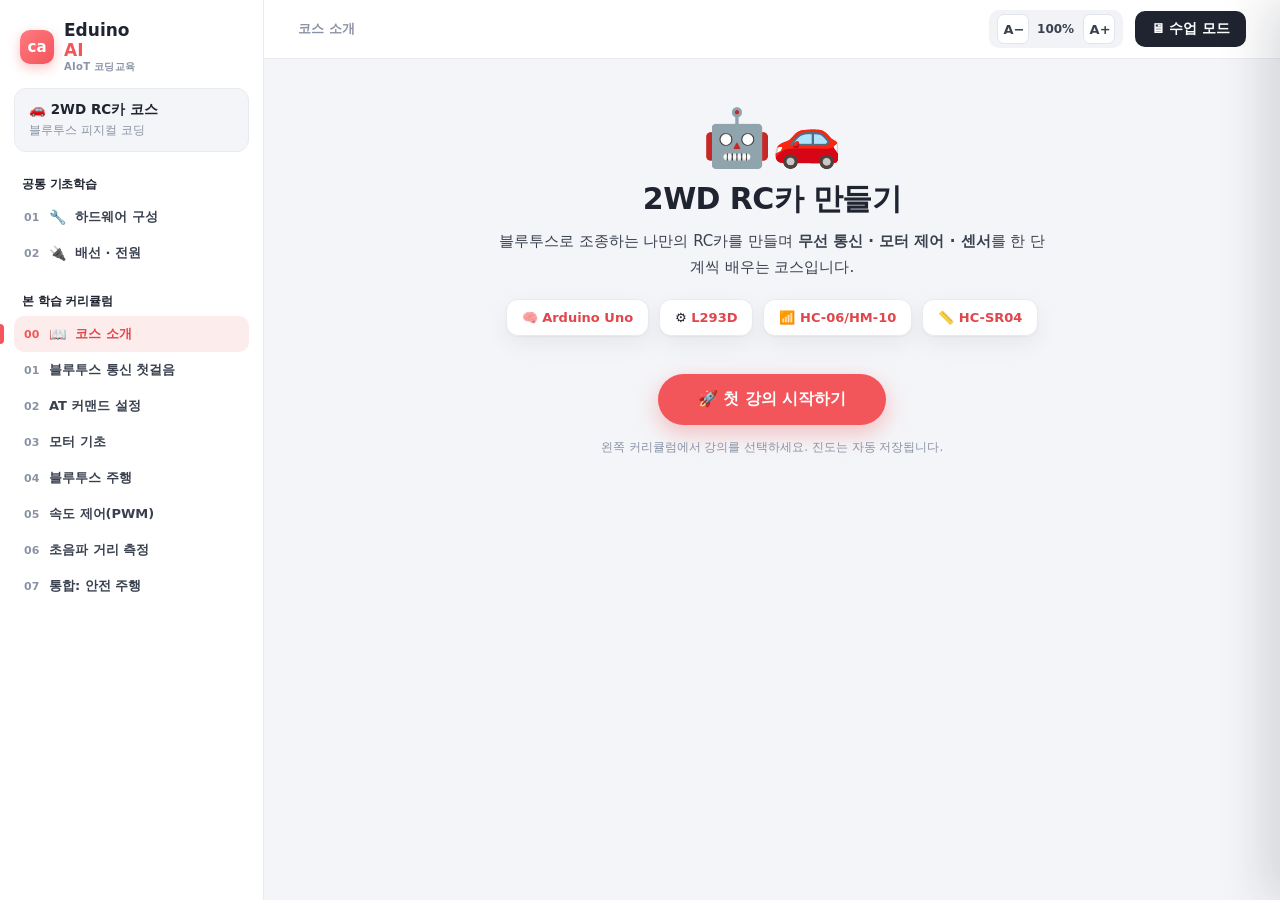
==== commit cf9d9230: "교실 시인성·교사 진행 편의 강화 (수업 모드 + 교사용 도구) 시인성: - 본문 15.5px·코드 13.5px로 상향, 본문 대비 강화, 제목/탭 확대. - 상단 툴바 + 글자 " ====
--- a/index.html
+++ b/index.html
@@ -21,6 +21,17 @@
     </aside>
 
     <main class="main">
+      <div class="toolbar">
+        <div class="tb-title" id="tbTitle"></div>
+        <div class="tb-actions">
+          <div class="fs-ctl">
+            <button id="fsDown" title="글자 작게">A−</button>
+            <span id="fsLabel">100%</span>
+            <button id="fsUp" title="글자 크게">A+</button>
+          </div>
+          <button class="present-btn" id="presentBtn" title="교실 대형 화면용 확대 모드">🖥 수업 모드</button>
+        </div>
+      </div>
       <div class="main-scroll" id="mainScroll">
         <div id="view"></div>
       </div>
--- a/style.css
+++ b/style.css
@@ -225,3 +225,97 @@
   .sidebar{display:none}
   .main-scroll{padding:18px 16px 50px}
 }
+
+/* =====================================================================
+ * 교실 시인성 · 수업 모드 · 교사용 도구 (readability upgrade)
+ * ===================================================================== */
+
+/* --- 원거리 시인성: 본문/코드 크기·대비 상향 --- */
+:root{ --ink2:#39414f; }                         /* 본문 대비 강화 */
+.page-title{font-size:30px}
+.tab{font-size:15.5px;padding:12px 2px}
+.card p{font-size:15.5px;line-height:1.85;color:#333c4d}
+.card-h{font-size:17.5px}
+.card li{font-size:15px}
+.pill{font-size:14px;padding:9px 18px}
+.gstep .t{font-size:14.5px}.gstep .d{font-size:13.5px;line-height:1.7}
+.alert{font-size:14px}
+pre.code code,.gutter{font-size:13.5px;line-height:1.85}
+.gutter{line-height:1.85}
+.serial-body{font-size:13.5px}
+.wirebox{font-size:13.5px;line-height:2}
+
+/* --- 상단 툴바 --- */
+.toolbar{display:flex;align-items:center;justify-content:space-between;gap:14px;
+  padding:10px 34px;background:#fff;border-bottom:1px solid var(--line);flex:0 0 auto}
+.tb-title{font-size:13px;color:var(--dim);font-weight:700}
+.tb-title b{color:var(--ink)}
+.tb-actions{display:flex;align-items:center;gap:12px}
+.fs-ctl{display:flex;align-items:center;gap:8px;background:var(--chip);border-radius:10px;padding:4px 8px}
+.fs-ctl button{background:#fff;border:1px solid var(--line2);border-radius:7px;width:32px;height:30px;font-weight:800;color:var(--ink2);font-size:13px}
+.fs-ctl button:hover{border-color:var(--coral);color:var(--coral)}
+.fs-ctl span{font-size:12px;font-weight:700;color:var(--ink2);min-width:38px;text-align:center}
+.present-btn{background:var(--ink);color:#fff;border:none;border-radius:10px;padding:9px 16px;font-weight:800;font-size:13.5px}
+.present-btn:hover{background:#000}
+body.present .present-btn{background:var(--coral)}
+body.present .present-btn::after{content:" 켜짐"}
+
+/* --- 콘텐츠 확대(글자 크기/수업 모드): #view 전체 스케일 --- */
+#view{zoom:var(--zoom,1)}
+
+/* --- 수업 모드: 사이드바 접고 콘텐츠 집중 --- */
+body.present .app{grid-template-columns:1fr}
+body.present .sidebar{display:none}
+body.present .cfg-open{display:none}
+body.present .main-scroll{padding:30px 48px 70px}
+body.present #view{max-width:1400px}
+body.present .toolbar{padding:12px 48px}
+body.present .tb-title{font-size:16px}
+body.present .lesson-nav .lnav{padding:16px 26px;font-size:15px}
+body.present .pager .arrow{width:44px;height:44px;font-size:19px}
+
+/* --- 핵심 한 줄 정리 (hook, 큼직하게) --- */
+.keyline{background:linear-gradient(100deg,#fff5f5,#fff);border:1px solid var(--coral-tint2);
+  border-left:6px solid var(--coral);border-radius:14px;padding:20px 24px;margin-bottom:16px;
+  display:flex;align-items:center;gap:14px;box-shadow:var(--shadow)}
+.keyline .kic{font-size:26px}
+.keyline .kt{font-size:21px;font-weight:800;color:var(--ink);line-height:1.5;letter-spacing:-.3px}
+body.present .keyline .kt{font-size:24px}
+
+/* --- 핵심 용어 chips --- */
+.terms{display:grid;grid-template-columns:1fr 1fr;gap:10px;margin-top:6px}
+@media(max-width:760px){.terms{grid-template-columns:1fr}}
+.term{background:var(--bg);border:1px solid var(--line);border-radius:12px;padding:12px 14px}
+.term .tw{font-weight:800;color:var(--coral-d);font-size:14.5px;margin-bottom:3px}
+.term .td{color:var(--ink2);font-size:13px;line-height:1.6}
+
+/* --- 교사용 수업 도우미 카드 --- */
+.teacher{background:#fbfdff;border:1px dashed var(--blue-line);border-radius:var(--radius);
+  padding:20px 22px;margin-bottom:16px}
+.teacher .th{display:flex;align-items:center;gap:8px;font-weight:800;font-size:16px;color:var(--blue);margin-bottom:12px}
+.teacher .th .tag{margin-left:8px;background:var(--blue-tint);color:var(--blue);font-size:11px;
+  font-weight:800;padding:3px 10px;border-radius:20px}
+.ask{margin:6px 0 14px}
+.ask .al{font-weight:800;font-size:13.5px;color:var(--ink);margin-bottom:6px}
+.ask ul{margin:0;padding-left:20px;color:#33405e;font-size:14.5px;line-height:1.9}
+.quiz .ql{font-weight:800;font-size:15px;margin-bottom:10px}
+.quiz .opts{display:grid;gap:8px}
+.qopt{text-align:left;background:#fff;border:1.5px solid var(--line2);border-radius:11px;padding:12px 14px;
+  font-size:14.5px;font-weight:600;color:var(--ink);display:flex;align-items:center;gap:10px;transition:.15s}
+.qopt:hover{border-color:var(--blue)}
+.qopt .mk{width:24px;height:24px;flex:0 0 auto;border-radius:7px;background:var(--chip);
+  display:flex;align-items:center;justify-content:center;font-weight:800;font-size:12px;color:var(--ink2)}
+.qopt.correct{border-color:var(--ok);background:#f0fbf5}
+.qopt.correct .mk{background:var(--ok);color:#fff}
+.qopt.wrong{border-color:var(--coral);background:var(--coral-tint)}
+.qopt.wrong .mk{background:var(--coral);color:#fff}
+.qexp{margin-top:12px;background:#f0fbf5;border:1px solid #bfe8d2;border-radius:11px;padding:12px 14px;
+  font-size:13.5px;color:#1f6b48;line-height:1.7;display:none}
+.qexp.show{display:block}
+body.present .qopt{font-size:16px;padding:14px 16px}
+
+/* 수업 모드: 가로 넘침 방지 — 콘텐츠 1단으로 쌓고 폭 조정 */
+body.present #view{max-width:1080px}
+body.present .prac{grid-template-columns:1fr}
+body.present .codebody{max-height:46vh}
+body.present .terms{grid-template-columns:1fr 1fr}
